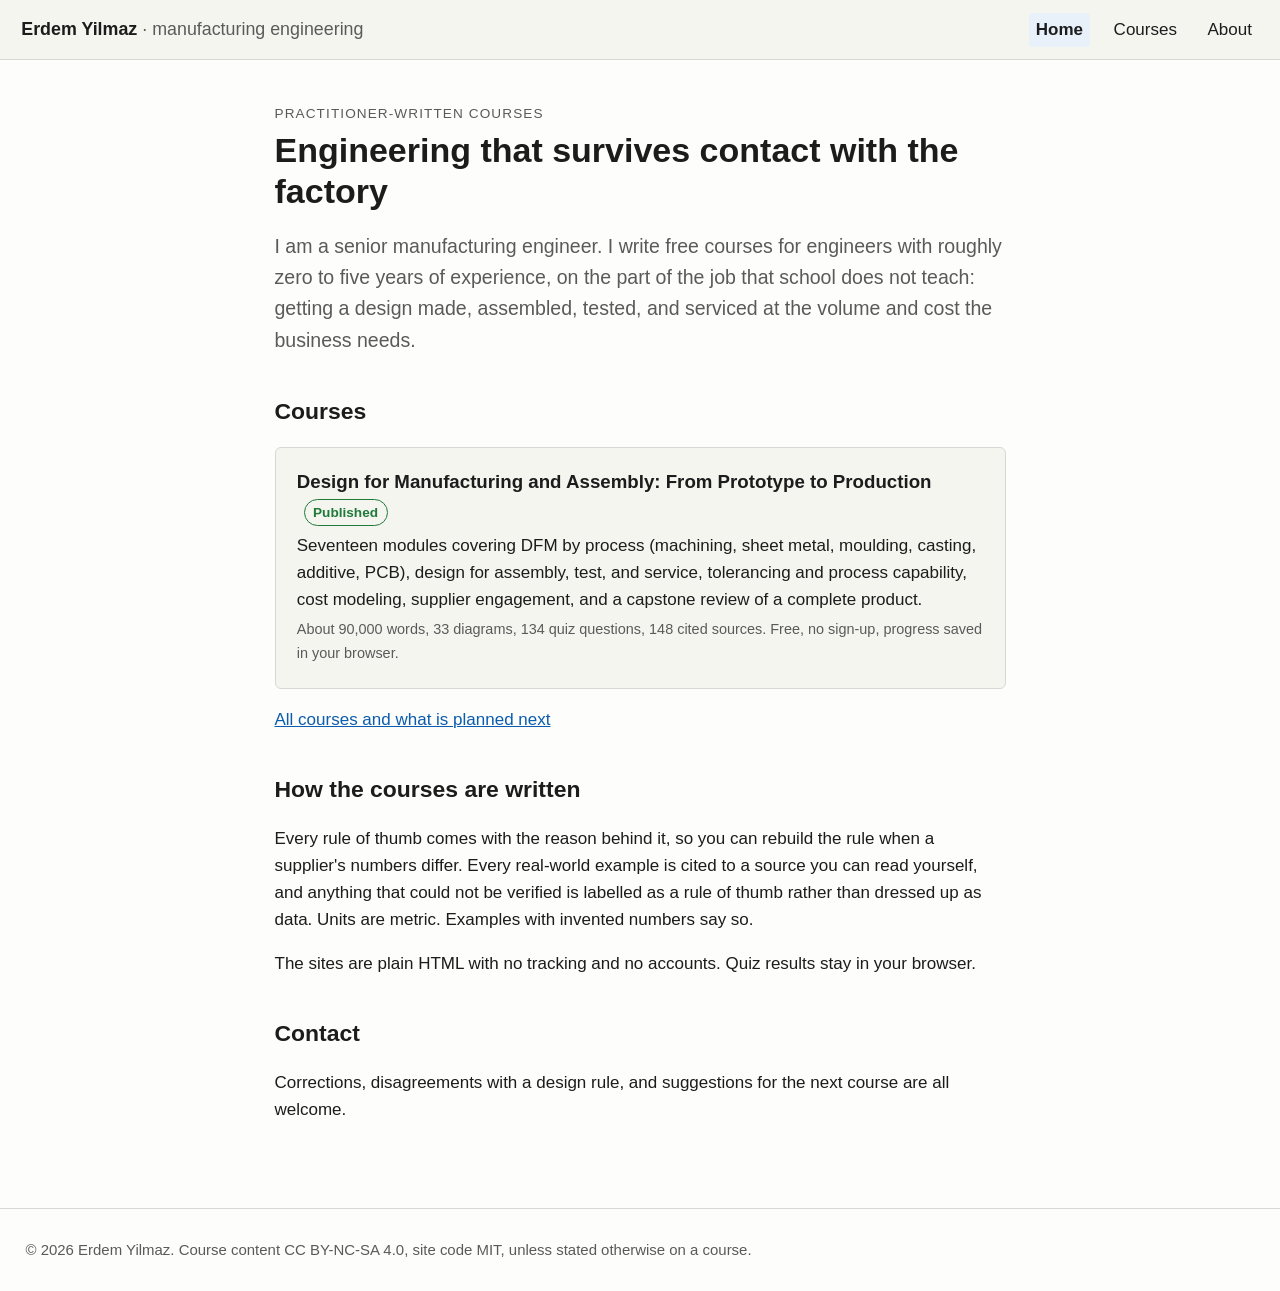
==== index.html @ b3773c69 "Portfolio shell: home, courses, about, 404, GitHub Pages files Co-Authored-By: Claude Fable 5.1 <nor" ====
<!DOCTYPE html>
<html lang="en">
<head>
<meta charset="utf-8">
<meta name="viewport" content="width=device-width, initial-scale=1">
<title>Erdem Yilmaz · Manufacturing engineering courses</title>
<meta name="description" content="Free, practitioner-written engineering courses by Erdem Yilmaz, a senior manufacturing engineer. Design for manufacturing and assembly, new product introduction, and more.">
<link rel="canonical" href="https://erdemyilmaz.me/">
<meta property="og:type" content="website">
<meta property="og:title" content="Erdem Yilmaz · Manufacturing engineering courses">
<meta property="og:description" content="Free, practitioner-written courses on design for manufacturing, assembly, test, and service, and on taking products from prototype to production.">
<meta property="og:url" content="https://erdemyilmaz.me/">
<link rel="stylesheet" href="assets/css/site.css">
</head>
<body>

<header class="site-header">
  <a class="brand" href="index.html">Erdem Yilmaz <span>· manufacturing engineering</span></a>
  <nav class="site-nav" aria-label="Site">
    <a href="index.html" aria-current="page">Home</a>
    <a href="courses.html">Courses</a>
    <a href="about.html">About</a>
  </nav>
</header>

<main>
  <p class="kicker">Practitioner-written courses</p>
  <h1>Engineering that survives contact with the factory</h1>
  <p class="lead">I am a senior manufacturing engineer. I write free courses for engineers with roughly zero to five years of experience, on the part of the job that school does not teach: getting a design made, assembled, tested, and serviced at the volume and cost the business needs.</p>

  <h2>Courses</h2>
  <ul class="cards">
    <li class="card">
      <h3><a href="https://erdemyilmaz.me/dfx/">Design for Manufacturing and Assembly: From Prototype to Production</a> <span class="status live">Published</span></h3>
      <p>Seventeen modules covering DFM by process (machining, sheet metal, moulding, casting, additive, PCB), design for assembly, test, and service, tolerancing and process capability, cost modeling, supplier engagement, and a capstone review of a complete product.</p>
      <p class="meta">About 90,000 words, 33 diagrams, 134 quiz questions, 148 cited sources. Free, no sign-up, progress saved in your browser.</p>
    </li>
  </ul>
  <p><a href="courses.html">All courses and what is planned next</a></p>

  <h2>How the courses are written</h2>
  <p>Every rule of thumb comes with the reason behind it, so you can rebuild the rule when a supplier's numbers differ. Every real-world example is cited to a source you can read yourself, and anything that could not be verified is labelled as a rule of thumb rather than dressed up as data. Units are metric. Examples with invented numbers say so.</p>
  <p>The sites are plain HTML with no tracking and no accounts. Quiz results stay in your browser.</p>

  <h2>Contact</h2>
  <p>Corrections, disagreements with a design rule, and suggestions for the next course are all welcome.</p>
  <!-- AUTHOR: add your contact method here, for example a LinkedIn profile link or an email address. -->
</main>

<footer class="site-footer">
  <p>© 2026 Erdem Yilmaz. Course content CC BY-NC-SA 4.0, site code MIT, unless stated otherwise on a course.</p>
  <!-- AUTHOR: confirm the licence line once the course licences are final. -->
</footer>

</body>
</html>
---- assets/css/site.css ----
/* erdemyilmaz.me
   Shared stylesheet. Same colour tokens and type as the courses, single-column layout.
   Plain CSS, no build step. */

:root {
  --bg: #fdfdfb;
  --fg: #1c1c1c;
  --muted: #5a5a5a;
  --line: #d8d8d2;
  --accent: #0b5cad;
  --accent-soft: #e8f0fa;
  --ok: #1f7a3a;
  --code-bg: #f1f1ec;
  --nav-bg: #f5f5f0;
  --max: 46rem;
  color-scheme: light dark;
}

@media (prefers-color-scheme: dark) {
  :root {
    --bg: #161715;
    --fg: #e6e6e1;
    --muted: #a5a59e;
    --line: #3a3b37;
    --accent: #6fa8e6;
    --accent-soft: #1d2a3a;
    --ok: #5cc27a;
    --code-bg: #22231f;
    --nav-bg: #1d1e1b;
  }
}

* { box-sizing: border-box; }
html { font-size: 17px; }
body {
  margin: 0;
  background: var(--bg);
  color: var(--fg);
  font-family: -apple-system, BlinkMacSystemFont, "Segoe UI", Roboto, Helvetica, Arial, sans-serif, "Apple Color Emoji", "Segoe UI Emoji";
  line-height: 1.6;
  overflow-x: hidden;
}
a { color: var(--accent); }
a:hover { text-decoration-thickness: 2px; }
a:focus-visible { outline: 3px solid var(--accent); outline-offset: 2px; }

/* Header */
.site-header {
  border-bottom: 1px solid var(--line);
  background: var(--nav-bg);
  padding: 0.75rem 1.25rem;
  display: flex;
  align-items: center;
  gap: 1.5rem;
  flex-wrap: wrap;
}
.site-header .brand { font-weight: 600; text-decoration: none; color: var(--fg); font-size: 1.05rem; }
.site-header .brand span { color: var(--muted); font-weight: 400; }
.site-nav { margin-left: auto; display: flex; gap: 1rem; flex-wrap: wrap; }
.site-nav a { text-decoration: none; color: var(--fg); padding: 0.2rem 0.4rem; border-radius: 4px; }
.site-nav a:hover { background: var(--accent-soft); }
.site-nav a[aria-current="page"] { background: var(--accent-soft); font-weight: 600; }

/* Main */
main { max-width: var(--max); margin: 0 auto; padding: 2.5rem 1.5rem 4rem; }
.kicker { text-transform: uppercase; letter-spacing: 0.08em; font-size: 0.8rem; color: var(--muted); margin: 0 0 0.3rem; }
h1 { font-size: 2rem; line-height: 1.2; margin: 0 0 1rem; }
h2 { font-size: 1.35rem; margin: 2.2rem 0 0.6rem; }
h3 { font-size: 1.1rem; margin: 1.5rem 0 0.4rem; }
.lead { font-size: 1.15rem; color: var(--muted); }
p, li { max-width: var(--max); }
.small { font-size: 0.9rem; color: var(--muted); }

/* Course cards */
.cards { list-style: none; padding: 0; margin: 1rem 0; display: grid; gap: 1rem; }
.card { border: 1px solid var(--line); border-radius: 6px; padding: 1.1rem 1.25rem; background: var(--nav-bg); }
.card h3 { margin: 0 0 0.3rem; }
.card h3 a { text-decoration: none; color: var(--fg); }
.card h3 a:hover { text-decoration: underline; }
.card p { margin: 0.3rem 0; }
.card .meta { font-size: 0.85rem; color: var(--muted); }
.card .status { display: inline-block; font-size: 0.8rem; padding: 0.1rem 0.5rem; border: 1px solid var(--line); border-radius: 999px; color: var(--muted); margin-left: 0.4rem; vertical-align: middle; }
.card .status.live { color: var(--ok); border-color: var(--ok); }

/* Footer */
.site-footer { border-top: 1px solid var(--line); padding: 1.5rem; font-size: 0.88rem; color: var(--muted); }
.site-footer p { margin: 0.2rem 0; max-width: none; }

@media (max-width: 600px) {
  html { font-size: 16px; }
  main { padding: 1.5rem 1rem 3rem; }
  h1 { font-size: 1.6rem; }
}

@media print {
  .site-header, .site-nav { display: none; }
  body { color: #000; background: #fff; }
  a { color: #000; }
}
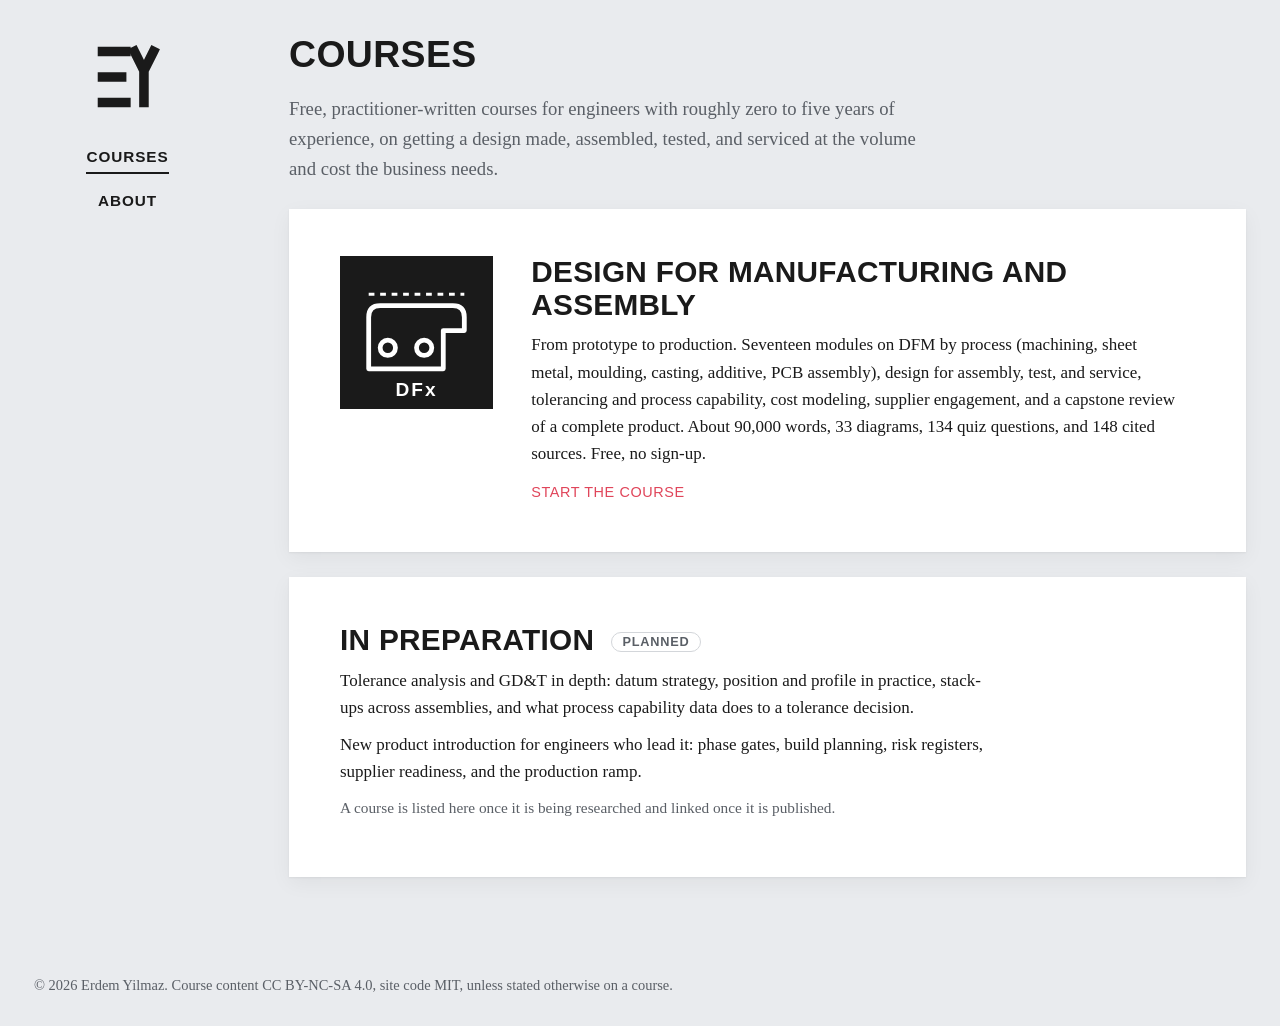
==== commit 83280baa: "Redesign: left sidebar with monogram, card layout with tiles, condensed display type Co-Authored-By:" ====
--- a/index.html
+++ b/index.html
@@ -13,44 +13,69 @@
 <link rel="stylesheet" href="assets/css/site.css">
 </head>
 <body>
+<div class="layout">
 
-<header class="site-header">
-  <a class="brand" href="index.html">Erdem Yilmaz <span>· manufacturing engineering</span></a>
-  <nav class="site-nav" aria-label="Site">
-    <a href="index.html" aria-current="page">Home</a>
-    <a href="courses.html">Courses</a>
-    <a href="about.html">About</a>
-  </nav>
-</header>
+  <aside class="sidebar">
+    <a class="monogram" href="index.html" aria-label="Erdem Yilmaz, home">
+      <svg viewBox="0 0 64 64" role="img" aria-hidden="true" focusable="false">
+        <title>EY monogram</title>
+        <g fill="none" stroke="currentColor" stroke-width="9" stroke-linecap="square">
+          <path d="M8 8 H30 M8 32 H26 M8 56 H30"/>
+          <path d="M38 8 L47 26 L56 8 M47 26 V56"/>
+        </g>
+      </svg>
+    </a>
+    <nav class="site-nav" aria-label="Site">
+      <a href="index.html" aria-current="page">Courses</a>
+      <a href="about.html">About</a>
+    </nav>
+  </aside>
 
-<main>
-  <p class="kicker">Practitioner-written courses</p>
-  <h1>Engineering that survives contact with the factory</h1>
-  <p class="lead">I am a senior manufacturing engineer. I write free courses for engineers with roughly zero to five years of experience, on the part of the job that school does not teach: getting a design made, assembled, tested, and serviced at the volume and cost the business needs.</p>
+  <main>
+    <div class="intro">
+      <h1>Courses</h1>
+      <p class="lead">Free, practitioner-written courses for engineers with roughly zero to five years of experience, on getting a design made, assembled, tested, and serviced at the volume and cost the business needs.</p>
+    </div>
 
-  <h2>Courses</h2>
-  <ul class="cards">
-    <li class="card">
-      <h3><a href="https://erdemyilmaz.me/dfx/">Design for Manufacturing and Assembly: From Prototype to Production</a> <span class="status live">Published</span></h3>
-      <p>Seventeen modules covering DFM by process (machining, sheet metal, moulding, casting, additive, PCB), design for assembly, test, and service, tolerancing and process capability, cost modeling, supplier engagement, and a capstone review of a complete product.</p>
-      <p class="meta">About 90,000 words, 33 diagrams, 134 quiz questions, 148 cited sources. Free, no sign-up, progress saved in your browser.</p>
-    </li>
-  </ul>
-  <p><a href="courses.html">All courses and what is planned next</a></p>
+    <ul class="cards">
+      <li class="card">
+        <a class="tile" href="https://erdemyilmaz.me/dfx/" aria-hidden="true" tabindex="-1">
+          <svg viewBox="0 0 160 160" role="img" focusable="false">
+            <title>DFx course tile</title>
+            <rect width="160" height="160" fill="#1a1a1a"/>
+            <g fill="none" stroke="#ffffff" stroke-width="5" stroke-linejoin="round">
+              <path d="M30 118 V64 Q30 52 42 52 H118 Q130 52 130 64 V78 H108 V118 Z"/>
+              <circle cx="50" cy="96" r="8"/>
+              <circle cx="88" cy="96" r="8"/>
+              <path d="M30 40 H130" stroke-dasharray="6 6" stroke-width="3"/>
+            </g>
+            <text x="80" y="146" text-anchor="middle" fill="#ffffff" font-family="Bahnschrift, 'Arial Narrow', Arial, sans-serif" font-weight="700" font-size="20" letter-spacing="2">DFx</text>
+          </svg>
+        </a>
+        <div>
+          <h3><a href="https://erdemyilmaz.me/dfx/">Design for Manufacturing and Assembly</a></h3>
+          <p>From prototype to production. Seventeen modules on DFM by process (machining, sheet metal, moulding, casting, additive, PCB assembly), design for assembly, test, and service, tolerancing and process capability, cost modeling, supplier engagement, and a capstone review of a complete product. About 90,000 words, 33 diagrams, 134 quiz questions, and 148 cited sources. Free, no sign-up.</p>
+          <a class="more" href="https://erdemyilmaz.me/dfx/">Start the course</a>
+        </div>
+      </li>
 
-  <h2>How the courses are written</h2>
-  <p>Every rule of thumb comes with the reason behind it, so you can rebuild the rule when a supplier's numbers differ. Every real-world example is cited to a source you can read yourself, and anything that could not be verified is labelled as a rule of thumb rather than dressed up as data. Units are metric. Examples with invented numbers say so.</p>
-  <p>The sites are plain HTML with no tracking and no accounts. Quiz results stay in your browser.</p>
+      <li class="card wide">
+        <div>
+          <h3>In preparation <span class="tag">Planned</span></h3>
+          <p>Tolerance analysis and GD&amp;T in depth: datum strategy, position and profile in practice, stack-ups across assemblies, and what process capability data does to a tolerance decision.</p>
+          <p>New product introduction for engineers who lead it: phase gates, build planning, risk registers, supplier readiness, and the production ramp.</p>
+          <p class="small">A course is listed here once it is being researched and linked once it is published.</p>
+          <!-- AUTHOR: edit the planned list to match what you intend to write next. -->
+        </div>
+      </li>
+    </ul>
+  </main>
 
-  <h2>Contact</h2>
-  <p>Corrections, disagreements with a design rule, and suggestions for the next course are all welcome.</p>
-  <!-- AUTHOR: add your contact method here, for example a LinkedIn profile link or an email address. -->
-</main>
+  <footer class="site-footer">
+    <p>© 2026 Erdem Yilmaz. Course content CC BY-NC-SA 4.0, site code MIT, unless stated otherwise on a course.</p>
+    <!-- AUTHOR: confirm the licence line once the course licences are final. -->
+  </footer>
 
-<footer class="site-footer">
-  <p>© 2026 Erdem Yilmaz. Course content CC BY-NC-SA 4.0, site code MIT, unless stated otherwise on a course.</p>
-  <!-- AUTHOR: confirm the licence line once the course licences are final. -->
-</footer>
-
+</div>
 </body>
 </html>
--- a/assets/css/site.css
+++ b/assets/css/site.css
@@ -1,32 +1,32 @@
 /* erdemyilmaz.me
-   Shared stylesheet. Same colour tokens and type as the courses, single-column layout.
-   Plain CSS, no build step. */
+   Left sidebar with monogram and stacked navigation; white cards on a grey page.
+   Plain CSS, no build step, no external fonts. */
 
 :root {
-  --bg: #fdfdfb;
-  --fg: #1c1c1c;
-  --muted: #5a5a5a;
-  --line: #d8d8d2;
-  --accent: #0b5cad;
-  --accent-soft: #e8f0fa;
-  --ok: #1f7a3a;
-  --code-bg: #f1f1ec;
-  --nav-bg: #f5f5f0;
-  --max: 46rem;
+  --bg: #e9ebee;
+  --card: #ffffff;
+  --fg: #1a1a1a;
+  --muted: #5a5f66;
+  --line: #d3d6da;
+  --accent: #e0455a;
+  --accent-soft: #fbe9ec;
+  --shadow: 0 1px 2px rgba(0, 0, 0, 0.06), 0 6px 20px rgba(0, 0, 0, 0.05);
+  --sidebar: 15rem;
+  --display: "Bahnschrift", "Oswald", "Roboto Condensed", "Arial Narrow", "Helvetica Neue", Arial, sans-serif;
+  --serif: Georgia, "Iowan Old Style", "Palatino Linotype", "Times New Roman", serif;
   color-scheme: light dark;
 }
 
 @media (prefers-color-scheme: dark) {
   :root {
-    --bg: #161715;
-    --fg: #e6e6e1;
-    --muted: #a5a59e;
-    --line: #3a3b37;
-    --accent: #6fa8e6;
-    --accent-soft: #1d2a3a;
-    --ok: #5cc27a;
-    --code-bg: #22231f;
-    --nav-bg: #1d1e1b;
+    --bg: #14161a;
+    --card: #1f2227;
+    --fg: #e8e8e4;
+    --muted: #a3a8b0;
+    --line: #33373d;
+    --accent: #ff6b7d;
+    --accent-soft: #3a2228;
+    --shadow: 0 1px 2px rgba(0, 0, 0, 0.4), 0 6px 20px rgba(0, 0, 0, 0.3);
   }
 }
 
@@ -36,64 +36,133 @@
   margin: 0;
   background: var(--bg);
   color: var(--fg);
-  font-family: -apple-system, BlinkMacSystemFont, "Segoe UI", Roboto, Helvetica, Arial, sans-serif, "Apple Color Emoji", "Segoe UI Emoji";
+  font-family: var(--serif);
   line-height: 1.6;
   overflow-x: hidden;
 }
 a { color: var(--accent); }
-a:hover { text-decoration-thickness: 2px; }
 a:focus-visible { outline: 3px solid var(--accent); outline-offset: 2px; }
 
-/* Header */
-.site-header {
-  border-bottom: 1px solid var(--line);
-  background: var(--nav-bg);
-  padding: 0.75rem 1.25rem;
+/* Layout */
+.layout { display: grid; grid-template-columns: var(--sidebar) minmax(0, 1fr); min-height: 100vh; }
+
+.sidebar {
+  position: sticky;
+  top: 0;
+  align-self: start;
+  height: 100vh;
+  padding: 2.5rem 1.5rem;
   display: flex;
+  flex-direction: column;
   align-items: center;
-  gap: 1.5rem;
-  flex-wrap: wrap;
+  gap: 2rem;
 }
-.site-header .brand { font-weight: 600; text-decoration: none; color: var(--fg); font-size: 1.05rem; }
-.site-header .brand span { color: var(--muted); font-weight: 400; }
-.site-nav { margin-left: auto; display: flex; gap: 1rem; flex-wrap: wrap; }
-.site-nav a { text-decoration: none; color: var(--fg); padding: 0.2rem 0.4rem; border-radius: 4px; }
-.site-nav a:hover { background: var(--accent-soft); }
-.site-nav a[aria-current="page"] { background: var(--accent-soft); font-weight: 600; }
+.monogram { display: block; width: 4rem; height: 4rem; color: var(--fg); }
+.monogram svg { width: 100%; height: 100%; display: block; }
+.site-nav { display: flex; flex-direction: column; align-items: center; gap: 0.9rem; }
+.site-nav a {
+  font-family: var(--display);
+  font-stretch: condensed;
+  font-weight: 600;
+  font-size: 0.9rem;
+  letter-spacing: 0.06em;
+  text-transform: uppercase;
+  text-decoration: none;
+  color: var(--fg);
+  padding-bottom: 0.15rem;
+  border-bottom: 2px solid transparent;
+}
+.site-nav a:hover { border-bottom-color: var(--line); }
+.site-nav a[aria-current="page"] { border-bottom-color: var(--fg); }
 
-/* Main */
-main { max-width: var(--max); margin: 0 auto; padding: 2.5rem 1.5rem 4rem; }
-.kicker { text-transform: uppercase; letter-spacing: 0.08em; font-size: 0.8rem; color: var(--muted); margin: 0 0 0.3rem; }
-h1 { font-size: 2rem; line-height: 1.2; margin: 0 0 1rem; }
-h2 { font-size: 1.35rem; margin: 2.2rem 0 0.6rem; }
-h3 { font-size: 1.1rem; margin: 1.5rem 0 0.4rem; }
-.lead { font-size: 1.15rem; color: var(--muted); }
-p, li { max-width: var(--max); }
+main { padding: 2rem 2rem 4rem; max-width: 62rem; }
+main > .intro { max-width: 40rem; margin: 0 0 1.5rem; }
+main > .intro h1 { margin: 0 0 0.5rem; }
+
+/* Type */
+h1, h2, .card h3 {
+  font-family: var(--display);
+  font-stretch: condensed;
+  font-weight: 700;
+  text-transform: uppercase;
+  letter-spacing: 0.01em;
+  line-height: 1.1;
+}
+h1 { font-size: 2.2rem; margin: 0 0 1rem; }
+h2 { font-size: 1.4rem; margin: 2.5rem 0 1rem; }
+.lead { font-size: 1.1rem; color: var(--muted); }
+p { max-width: 38rem; }
 .small { font-size: 0.9rem; color: var(--muted); }
 
-/* Course cards */
-.cards { list-style: none; padding: 0; margin: 1rem 0; display: grid; gap: 1rem; }
-.card { border: 1px solid var(--line); border-radius: 6px; padding: 1.1rem 1.25rem; background: var(--nav-bg); }
-.card h3 { margin: 0 0 0.3rem; }
-.card h3 a { text-decoration: none; color: var(--fg); }
-.card h3 a:hover { text-decoration: underline; }
-.card p { margin: 0.3rem 0; }
-.card .meta { font-size: 0.85rem; color: var(--muted); }
-.card .status { display: inline-block; font-size: 0.8rem; padding: 0.1rem 0.5rem; border: 1px solid var(--line); border-radius: 999px; color: var(--muted); margin-left: 0.4rem; vertical-align: middle; }
-.card .status.live { color: var(--ok); border-color: var(--ok); }
+/* Cards */
+.cards { list-style: none; padding: 0; margin: 0; display: grid; gap: 1.5rem; }
+.card {
+  background: var(--card);
+  box-shadow: var(--shadow);
+  padding: 2.75rem 3rem;
+  display: grid;
+  grid-template-columns: 9rem minmax(0, 1fr);
+  gap: 2.25rem;
+  align-items: start;
+}
+.card.wide { grid-template-columns: minmax(0, 1fr); }
+.tile { width: 9rem; height: 9rem; display: block; }
+.tile svg { width: 100%; height: 100%; display: block; }
+.card h3 { font-size: 1.75rem; margin: 0 0 0.6rem; }
+.card h3 a { color: var(--fg); text-decoration: none; }
+.card h3 a:hover { text-decoration: underline; text-decoration-thickness: 2px; }
+.card p { margin: 0 0 0.6rem; }
+.card .more {
+  font-family: var(--display);
+  font-stretch: condensed;
+  font-size: 0.85rem;
+  letter-spacing: 0.04em;
+  text-transform: uppercase;
+  text-decoration: none;
+  color: var(--accent);
+}
+.card .more:hover { text-decoration: underline; }
+.card .tag {
+  display: inline-block;
+  font-family: var(--display);
+  font-stretch: condensed;
+  font-size: 0.75rem;
+  letter-spacing: 0.06em;
+  text-transform: uppercase;
+  color: var(--muted);
+  border: 1px solid var(--line);
+  border-radius: 999px;
+  padding: 0.1rem 0.6rem;
+  vertical-align: middle;
+  margin-left: 0.5rem;
+}
+
+/* Prose pages */
+.prose { background: var(--card); box-shadow: var(--shadow); padding: 2.75rem 3rem; max-width: 48rem; }
+.prose h1 { margin-top: 0; }
+.prose h2 { margin-top: 2rem; }
 
 /* Footer */
-.site-footer { border-top: 1px solid var(--line); padding: 1.5rem; font-size: 0.88rem; color: var(--muted); }
+.site-footer { grid-column: 1 / -1; padding: 1.5rem 2rem; font-size: 0.85rem; color: var(--muted); }
 .site-footer p { margin: 0.2rem 0; max-width: none; }
 
-@media (max-width: 600px) {
+/* Responsive */
+@media (max-width: 800px) {
   html { font-size: 16px; }
+  .layout { grid-template-columns: minmax(0, 1fr); }
+  .sidebar { position: static; height: auto; flex-direction: row; justify-content: space-between; padding: 1.25rem 1.25rem 0; }
+  .monogram { width: 3rem; height: 3rem; }
+  .site-nav { flex-direction: row; gap: 1.2rem; }
   main { padding: 1.5rem 1rem 3rem; }
-  h1 { font-size: 1.6rem; }
+  .card, .prose { padding: 1.75rem 1.5rem; }
+  .card { grid-template-columns: minmax(0, 1fr); gap: 1.25rem; }
+  .card h3 { font-size: 1.45rem; }
 }
 
 @media print {
-  .site-header, .site-nav { display: none; }
-  body { color: #000; background: #fff; }
+  .sidebar { display: none; }
+  .layout { display: block; }
+  body { background: #fff; color: #000; }
+  .card, .prose { box-shadow: none; border: 1px solid #ccc; }
   a { color: #000; }
 }
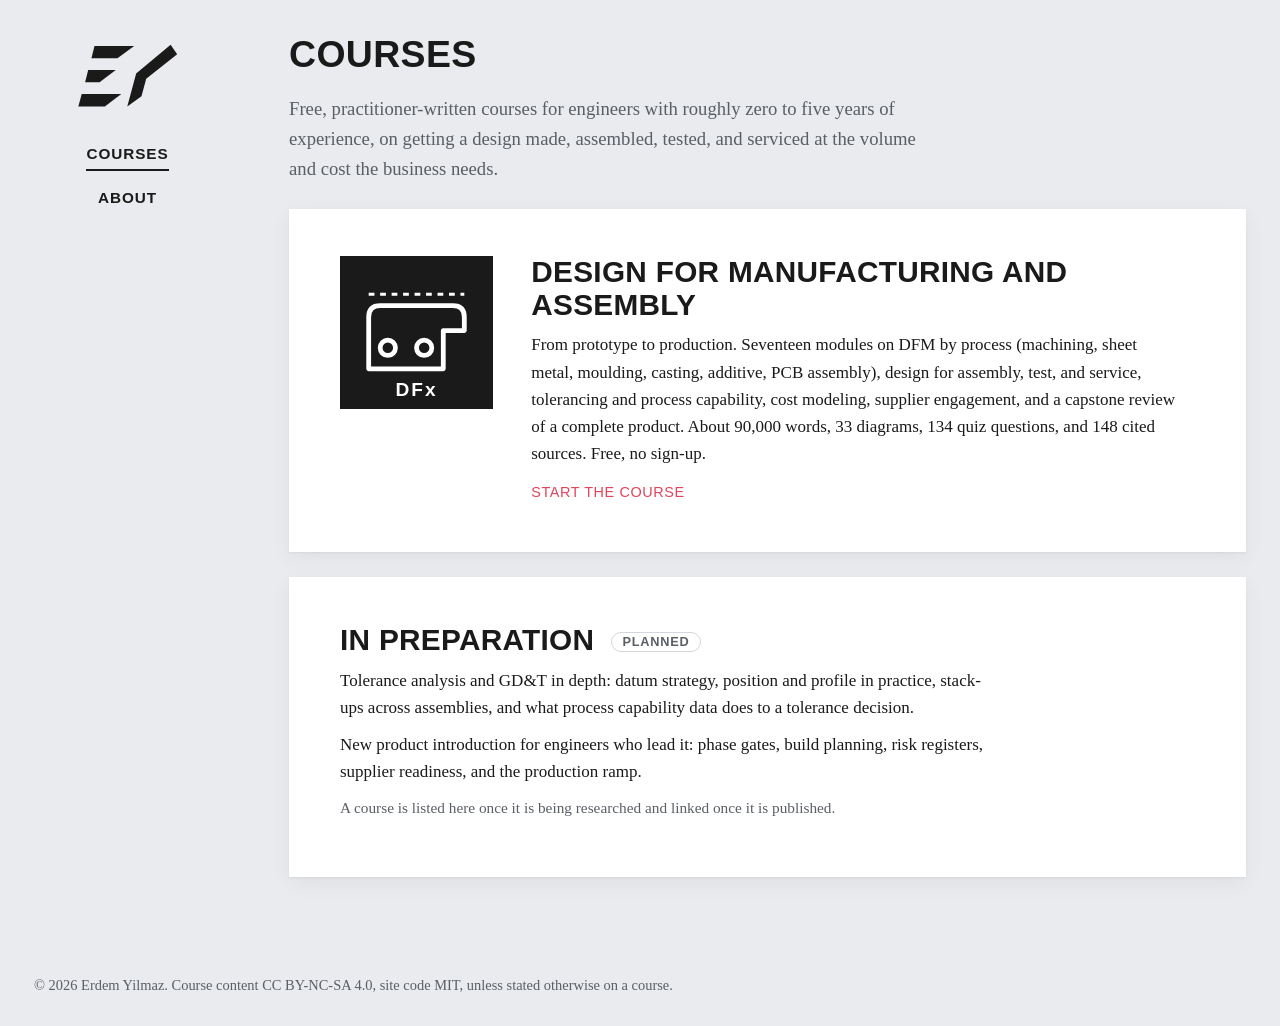
==== commit fecb3cd7: "Use the EY logo mark in the sidebar and as favicon Co-Authored-By: Claude Fable 5.1 <noreply@anthrop" ====
--- a/index.html
+++ b/index.html
@@ -10,6 +10,7 @@
 <meta property="og:title" content="Erdem Yilmaz · Manufacturing engineering courses">
 <meta property="og:description" content="Free, practitioner-written courses on design for manufacturing, assembly, test, and service, and on taking products from prototype to production.">
 <meta property="og:url" content="https://erdemyilmaz.me/">
+<link rel="icon" type="image/svg+xml" href="assets/img/ey-mark.svg">
 <link rel="stylesheet" href="assets/css/site.css">
 </head>
 <body>
@@ -17,11 +18,13 @@
 
   <aside class="sidebar">
     <a class="monogram" href="index.html" aria-label="Erdem Yilmaz, home">
-      <svg viewBox="0 0 64 64" role="img" aria-hidden="true" focusable="false">
+      <svg viewBox="380 520 1400 900" role="img" aria-hidden="true" focusable="false">
         <title>EY monogram</title>
-        <g fill="none" stroke="currentColor" stroke-width="9" stroke-linecap="square">
-          <path d="M8 8 H30 M8 32 H26 M8 56 H30"/>
-          <path d="M38 8 L47 26 L56 8 M47 26 V56"/>
+        <g fill="currentColor">
+          <path d="M620 560 H1165 L935 730 H578 Z"/>
+          <path d="M533 890 H912 L690 1060 H492 Z"/>
+          <path d="M445 1220 H988 L762 1390 H398 Z"/>
+          <path d="M1665 545 L1755 675 L1330 1010 L1265 1250 L1070 1390 L1192 940 Z"/>
         </g>
       </svg>
     </a>
--- a/assets/css/site.css
+++ b/assets/css/site.css
@@ -57,7 +57,7 @@
   align-items: center;
   gap: 2rem;
 }
-.monogram { display: block; width: 4rem; height: 4rem; color: var(--fg); }
+.monogram { display: block; width: 6rem; height: auto; color: var(--fg); }
 .monogram svg { width: 100%; height: 100%; display: block; }
 .site-nav { display: flex; flex-direction: column; align-items: center; gap: 0.9rem; }
 .site-nav a {
@@ -151,7 +151,7 @@
   html { font-size: 16px; }
   .layout { grid-template-columns: minmax(0, 1fr); }
   .sidebar { position: static; height: auto; flex-direction: row; justify-content: space-between; padding: 1.25rem 1.25rem 0; }
-  .monogram { width: 3rem; height: 3rem; }
+  .monogram { width: 4rem; }
   .site-nav { flex-direction: row; gap: 1.2rem; }
   main { padding: 1.5rem 1rem 3rem; }
   .card, .prose { padding: 1.75rem 1.5rem; }
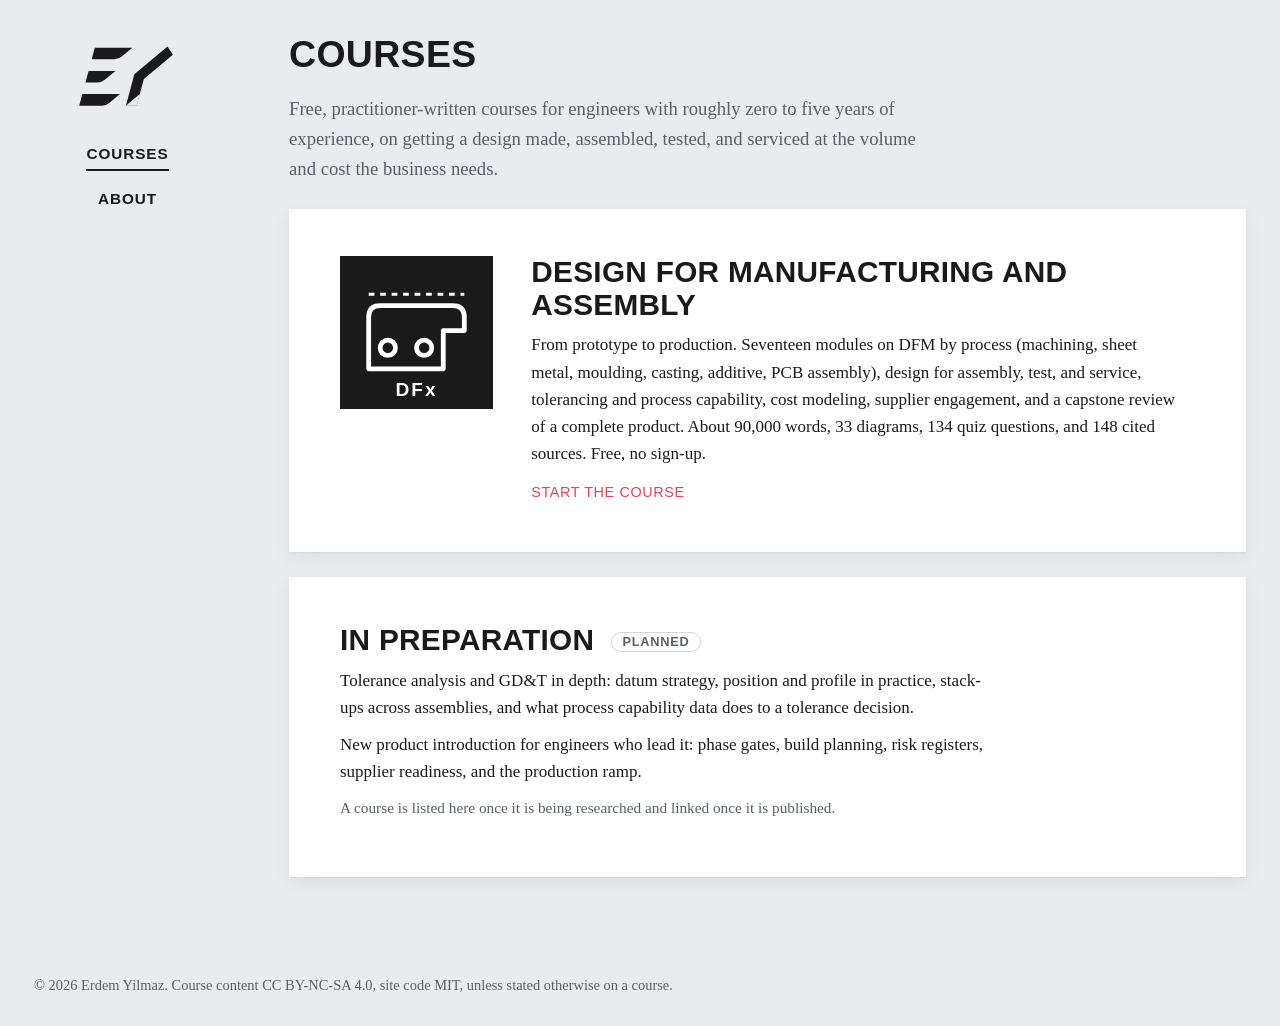
==== commit 6348bb2e: "Replace traced monogram with the author's EY logo geometry Co-Authored-By: Claude Fable 5.1 <noreply" ====
--- a/index.html
+++ b/index.html
@@ -18,15 +18,16 @@
 
   <aside class="sidebar">
     <a class="monogram" href="index.html" aria-label="Erdem Yilmaz, home">
-      <svg viewBox="380 520 1400 900" role="img" aria-hidden="true" focusable="false">
+      <svg viewBox="190 255 760 490" role="img" aria-hidden="true" focusable="false">
         <title>EY monogram</title>
-        <g fill="currentColor">
-          <path d="M620 560 H1165 L935 730 H578 Z"/>
-          <path d="M533 890 H912 L690 1060 H492 Z"/>
-          <path d="M445 1220 H988 L762 1390 H398 Z"/>
-          <path d="M1665 545 L1755 675 L1330 1010 L1265 1250 L1070 1390 L1192 940 Z"/>
+        <defs>
+          <mask id="eycut" maskUnits="userSpaceOnUse" x="0" y="0" width="1000" height="1000"><rect width="1000" height="1000" fill="#fff"/><path d="M 538 650 L 538 651 L 619 651 L 619 570 Z" fill="#000"/></mask>
+        </defs>
+        <g transform="translate(560 560) skewX(-15) scale(1 1.08) translate(-500 -500)">
+          <path d="M 578 650 V 450 L 758 270" fill="none" stroke="currentColor" stroke-width="80" stroke-linecap="butt" stroke-linejoin="miter" mask="url(#eycut)"/>
+          <path d="M 190 250 H 470 L 410.4834692374119 309.5165307625881 Q 390 330 361.032 330 H 190 Z M 190 410 H 390 L 330.4834692374119 469.5165307625881 Q 310 490 281.032 490 H 190 Z M 190 570 H 470 L 410.4834692374119 629.5165307625881 Q 390 650 361.032 650 H 190 Z" fill="currentColor"/>
         </g>
-      </svg>
+        </svg>
     </a>
     <nav class="site-nav" aria-label="Site">
       <a href="index.html" aria-current="page">Courses</a>
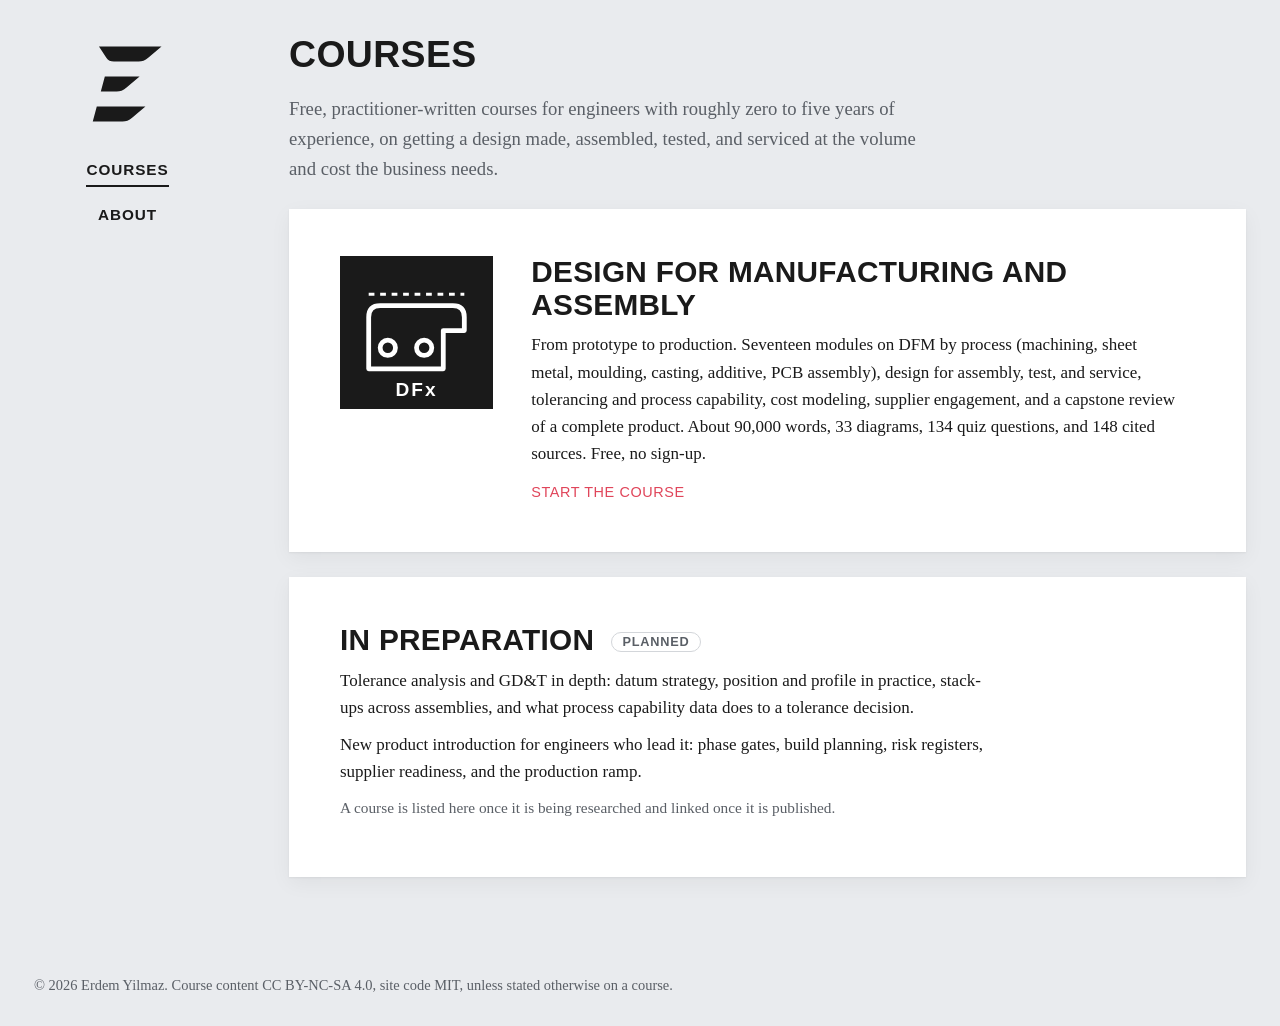
==== commit 03555319: "Replace monogram with the nested E mark Co-Authored-By: Claude Fable 5.1 <noreply@anthropic.com>" ====
--- a/index.html
+++ b/index.html
@@ -12,20 +12,17 @@
 <meta property="og:url" content="https://erdemyilmaz.me/">
 <link rel="icon" type="image/svg+xml" href="assets/img/ey-mark.svg">
 <link rel="stylesheet" href="assets/css/site.css">
+<!-- Cloudflare Web Analytics --><script defer src='https://static.cloudflareinsights.com/beacon.min.js' data-cf-beacon='{"token": "cfd39382023243b08cf5932468455c77"}'></script><!-- End Cloudflare Web Analytics -->
 </head>
 <body>
 <div class="layout">
 
   <aside class="sidebar">
     <a class="monogram" href="index.html" aria-label="Erdem Yilmaz, home">
-      <svg viewBox="190 255 760 490" role="img" aria-hidden="true" focusable="false">
+      <svg viewBox="185 270 440 470" role="img" aria-hidden="true" focusable="false">
         <title>EY monogram</title>
-        <defs>
-          <mask id="eycut" maskUnits="userSpaceOnUse" x="0" y="0" width="1000" height="1000"><rect width="1000" height="1000" fill="#fff"/><path d="M 538 650 L 538 651 L 619 651 L 619 570 Z" fill="#000"/></mask>
-        </defs>
         <g transform="translate(560 560) skewX(-15) scale(1 1.08) translate(-500 -500)">
-          <path d="M 578 650 V 450 L 758 270" fill="none" stroke="currentColor" stroke-width="80" stroke-linecap="butt" stroke-linejoin="miter" mask="url(#eycut)"/>
-          <path d="M 190 250 H 470 L 410.4834692374119 309.5165307625881 Q 390 330 361.032 330 H 190 Z M 190 410 H 390 L 330.4834692374119 469.5165307625881 Q 310 490 281.032 490 H 190 Z M 190 570 H 470 L 410.4834692374119 629.5165307625881 Q 390 650 361.032 650 H 190 Z" fill="currentColor"/>
+          <path d="M 110 250 H 470 L 410.4834692374119 309.5165307625881 Q 390 330 361.032 330 H 218.96800000000002 Q 190 330 169.5165307625881 309.5165307625881 Z M 190 410 H 390 L 330.4834692374119 469.5165307625881 Q 310 490 281.032 490 H 190 Z M 190 570 H 470 L 410.4834692374119 629.5165307625881 Q 390 650 361.032 650 H 190 Z" fill="currentColor"/>
         </g>
         </svg>
     </a>
--- a/assets/css/site.css
+++ b/assets/css/site.css
@@ -57,7 +57,7 @@
   align-items: center;
   gap: 2rem;
 }
-.monogram { display: block; width: 6rem; height: auto; color: var(--fg); }
+.monogram { display: block; width: 4.5rem; height: auto; color: var(--fg); }
 .monogram svg { width: 100%; height: 100%; display: block; }
 .site-nav { display: flex; flex-direction: column; align-items: center; gap: 0.9rem; }
 .site-nav a {
@@ -151,7 +151,7 @@
   html { font-size: 16px; }
   .layout { grid-template-columns: minmax(0, 1fr); }
   .sidebar { position: static; height: auto; flex-direction: row; justify-content: space-between; padding: 1.25rem 1.25rem 0; }
-  .monogram { width: 4rem; }
+  .monogram { width: 3.2rem; }
   .site-nav { flex-direction: row; gap: 1.2rem; }
   main { padding: 1.5rem 1rem 3rem; }
   .card, .prose { padding: 1.75rem 1.5rem; }
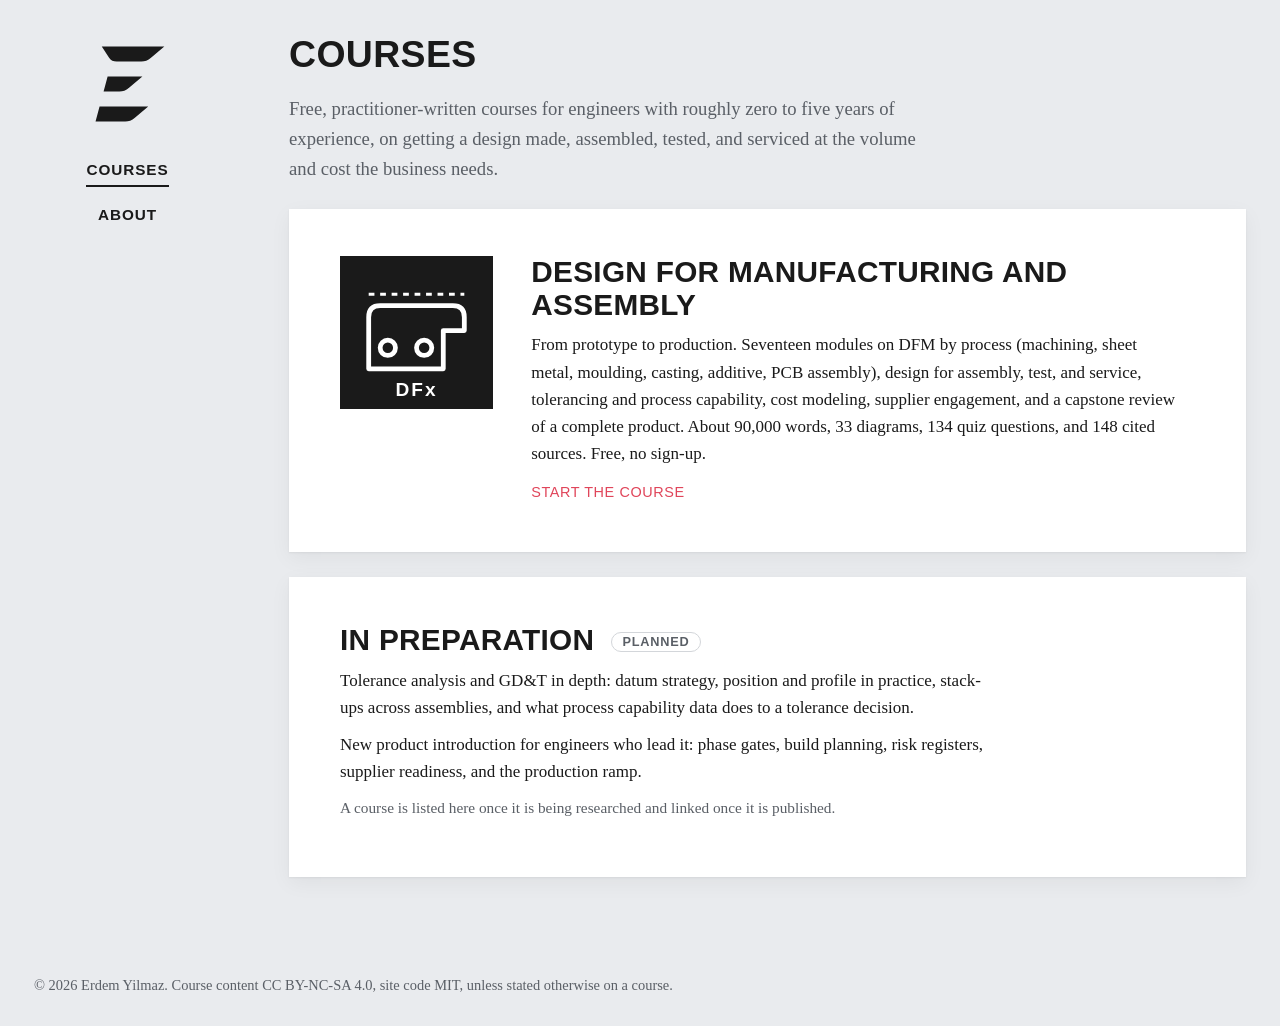
==== commit bc6f100c: "Optically centre the monogram on the middle bar Co-Authored-By: Claude Fable 5.1 <noreply@anthropic." ====
--- a/index.html
+++ b/index.html
@@ -19,7 +19,7 @@
 
   <aside class="sidebar">
     <a class="monogram" href="index.html" aria-label="Erdem Yilmaz, home">
-      <svg viewBox="185 270 440 470" role="img" aria-hidden="true" focusable="false">
+      <svg viewBox="169 270 440 470" role="img" aria-hidden="true" focusable="false">
         <title>EY monogram</title>
         <g transform="translate(560 560) skewX(-15) scale(1 1.08) translate(-500 -500)">
           <path d="M 110 250 H 470 L 410.4834692374119 309.5165307625881 Q 390 330 361.032 330 H 218.96800000000002 Q 190 330 169.5165307625881 309.5165307625881 Z M 190 410 H 390 L 330.4834692374119 469.5165307625881 Q 310 490 281.032 490 H 190 Z M 190 570 H 470 L 410.4834692374119 629.5165307625881 Q 390 650 361.032 650 H 190 Z" fill="currentColor"/>
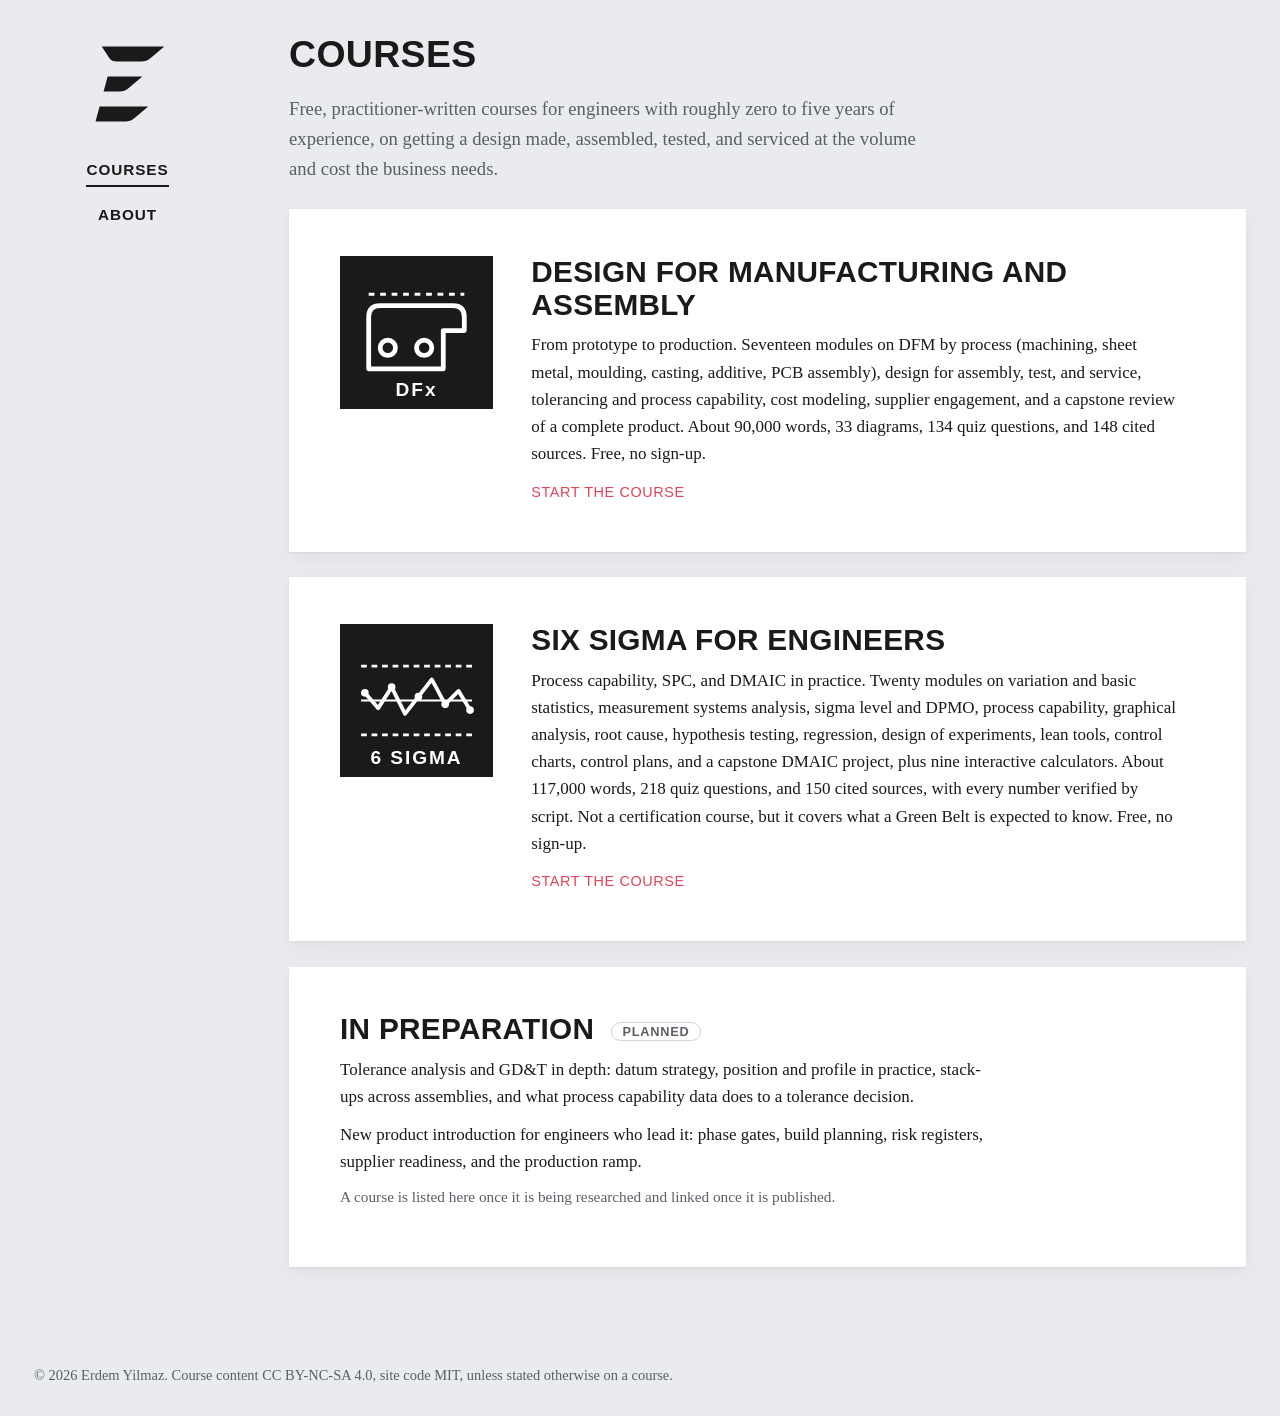
==== commit a95905a1: "Add the Six Sigma course card, sitemap entry, and 404 link Co-Authored-By: Claude Fable 5.1 <noreply" ====
--- a/index.html
+++ b/index.html
@@ -60,6 +60,27 @@
         </div>
       </li>
 
+      <li class="card">
+        <a class="tile" href="https://erdemyilmaz.me/sixsigma/" aria-hidden="true" tabindex="-1">
+          <svg viewBox="0 0 160 160" role="img" focusable="false">
+            <title>Six Sigma course tile</title>
+            <rect width="160" height="160" fill="#1a1a1a"/>
+            <g fill="none" stroke="#ffffff" stroke-width="3">
+              <path d="M22 44 H138 M22 116 H138" stroke-dasharray="6 5"/>
+              <path d="M22 80 H138" stroke-width="2"/>
+              <polyline points="26,72 40,88 54,66 68,94 82,76 96,58 110,84 124,70 136,90" stroke-width="4" stroke-linejoin="round"/>
+            </g>
+            <g fill="#ffffff"><circle cx="26" cy="72" r="4"/><circle cx="54" cy="66" r="4"/><circle cx="82" cy="76" r="4"/><circle cx="110" cy="84" r="4"/><circle cx="136" cy="90" r="4"/></g>
+            <text x="80" y="146" text-anchor="middle" fill="#ffffff" font-family="Bahnschrift, 'Arial Narrow', Arial, sans-serif" font-weight="700" font-size="20" letter-spacing="2">6 SIGMA</text>
+          </svg>
+        </a>
+        <div>
+          <h3><a href="https://erdemyilmaz.me/sixsigma/">Six Sigma for Engineers</a></h3>
+          <p>Process capability, SPC, and DMAIC in practice. Twenty modules on variation and basic statistics, measurement systems analysis, sigma level and DPMO, process capability, graphical analysis, root cause, hypothesis testing, regression, design of experiments, lean tools, control charts, control plans, and a capstone DMAIC project, plus nine interactive calculators. About 117,000 words, 218 quiz questions, and 150 cited sources, with every number verified by script. Not a certification course, but it covers what a Green Belt is expected to know. Free, no sign-up.</p>
+          <a class="more" href="https://erdemyilmaz.me/sixsigma/">Start the course</a>
+        </div>
+      </li>
+
       <li class="card wide">
         <div>
           <h3>In preparation <span class="tag">Planned</span></h3>
